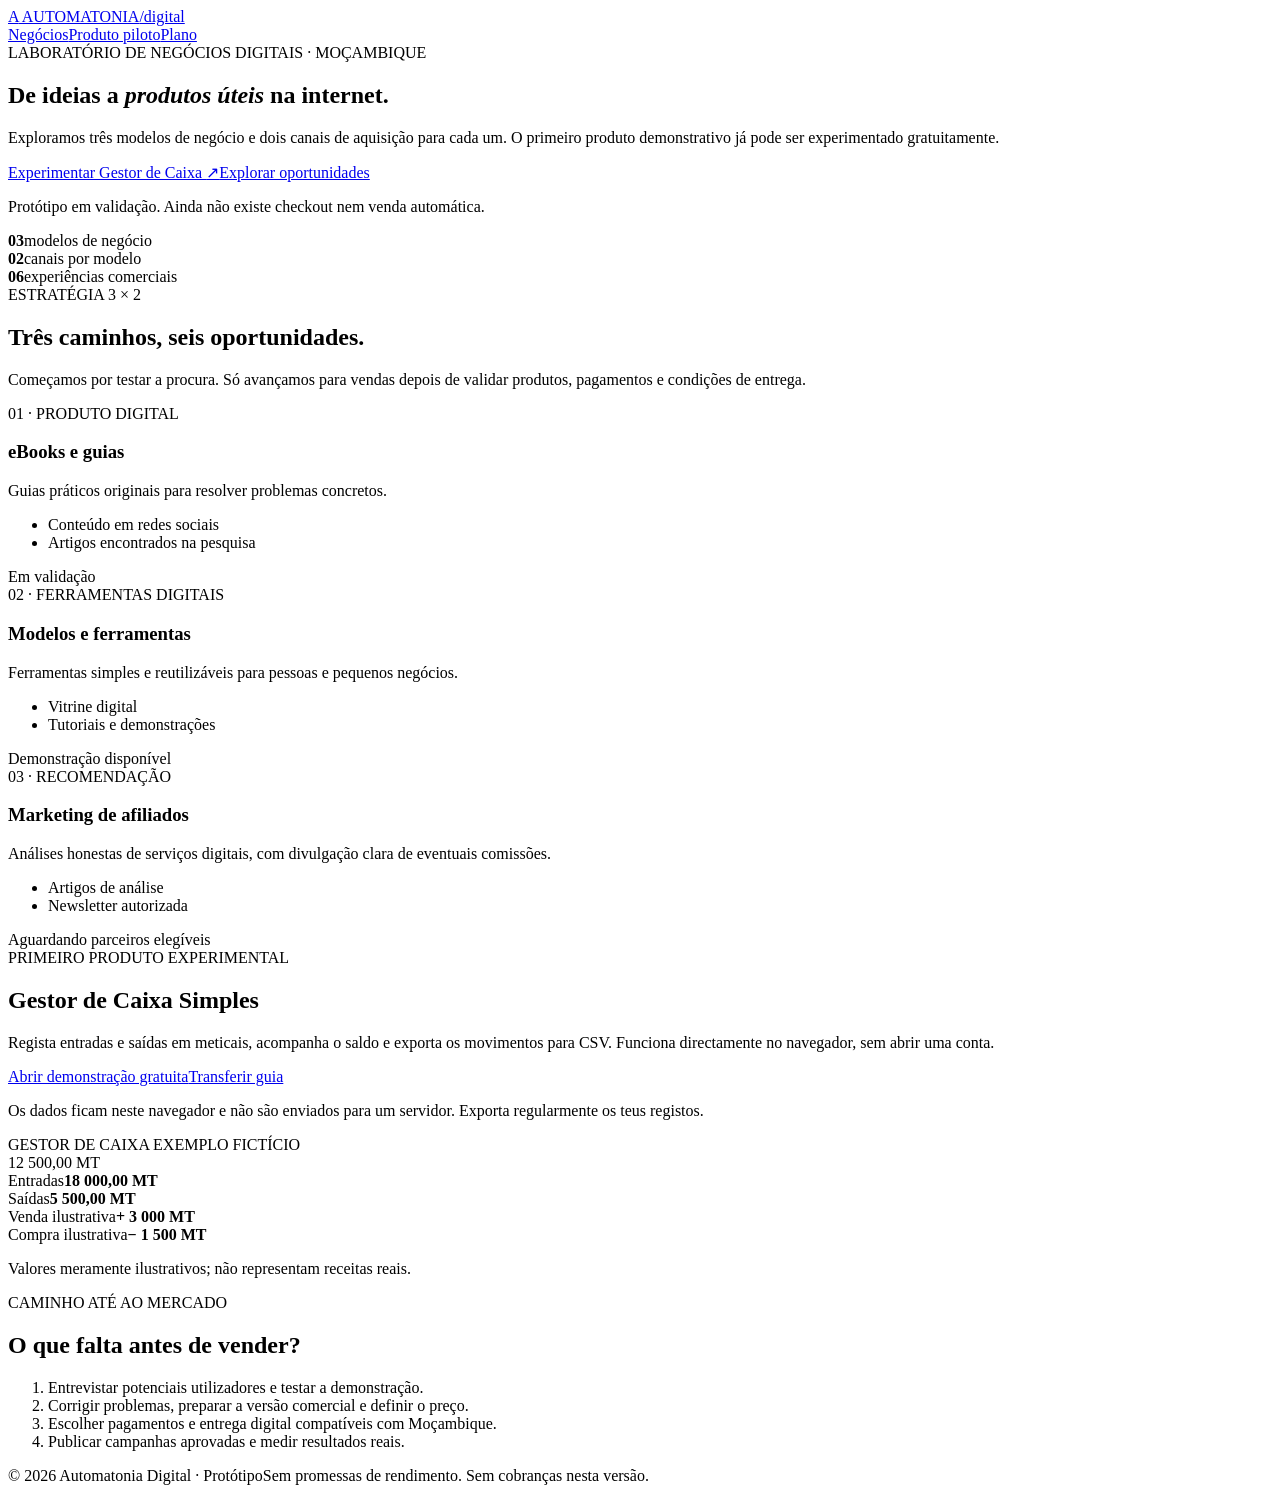
==== automatonia-digital/site/index.html @ 2a416912 "feat(automatonia): apresentar carteira de negocios digitais e produto piloto" ====
<!doctype html>
<html lang="pt-MZ">
<head>
  <meta charset="utf-8">
  <meta name="viewport" content="width=device-width,initial-scale=1">
  <meta name="description" content="Automatonia Digital: experiências de produtos e serviços digitais, ferramentas úteis e marketing transparente.">
  <title>Automatonia Digital — Ferramentas e negócios online</title>
  <link rel="stylesheet" href="styles.css">
</head>
<body>
  <header class="site-head"><a class="brand" href="index.html"><span class="brand-symbol">A</span> AUTOMATONIA<span class="brand-accent">/digital</span></a><nav aria-label="Navegação principal"><a href="#negocios">Negócios</a><a href="#produto">Produto piloto</a><a href="#proximos-passos">Plano</a></nav></header>
  <main>
    <section class="hero wrap"><div class="eyebrow">LABORATÓRIO DE NEGÓCIOS DIGITAIS · MOÇAMBIQUE</div><h1>De ideias a <em>produtos úteis</em> na internet.</h1><p>Exploramos três modelos de negócio e dois canais de aquisição para cada um. O primeiro produto demonstrativo já pode ser experimentado gratuitamente.</p><div class="hero-actions"><a class="btn primary" href="caixa.html">Experimentar Gestor de Caixa <span aria-hidden="true">↗</span></a><a class="btn secondary" href="#negocios">Explorar oportunidades</a></div><p class="fine">Protótipo em validação. Ainda não existe checkout nem venda automática.</p></section>
    <section class="wrap statline" aria-label="Estratégia"><div><strong>03</strong><span>modelos de negócio</span></div><div><strong>02</strong><span>canais por modelo</span></div><div><strong>06</strong><span>experiências comerciais</span></div></section>
    <section id="negocios" class="wrap section"><div class="section-head"><span class="eyebrow">ESTRATÉGIA 3 × 2</span><h2>Três caminhos, seis oportunidades.</h2><p>Começamos por testar a procura. Só avançamos para vendas depois de validar produtos, pagamentos e condições de entrega.</p></div>
      <div class="grid-three">
        <article class="offer"><span class="tag">01 · PRODUTO DIGITAL</span><h3>eBooks e guias</h3><p>Guias práticos originais para resolver problemas concretos.</p><ul><li>Conteúdo em redes sociais</li><li>Artigos encontrados na pesquisa</li></ul><span class="status">Em validação</span></article>
        <article class="offer featured"><span class="tag">02 · FERRAMENTAS DIGITAIS</span><h3>Modelos e ferramentas</h3><p>Ferramentas simples e reutilizáveis para pessoas e pequenos negócios.</p><ul><li>Vitrine digital</li><li>Tutoriais e demonstrações</li></ul><span class="status active">Demonstração disponível</span></article>
        <article class="offer"><span class="tag">03 · RECOMENDAÇÃO</span><h3>Marketing de afiliados</h3><p>Análises honestas de serviços digitais, com divulgação clara de eventuais comissões.</p><ul><li>Artigos de análise</li><li>Newsletter autorizada</li></ul><span class="status">Aguardando parceiros elegíveis</span></article>
      </div>
    </section>
    <section id="produto" class="product-band"><div class="wrap product-grid"><div><span class="eyebrow">PRIMEIRO PRODUTO EXPERIMENTAL</span><h2>Gestor de Caixa Simples</h2><p>Regista entradas e saídas em meticais, acompanha o saldo e exporta os movimentos para CSV. Funciona directamente no navegador, sem abrir uma conta.</p><div class="hero-actions"><a class="btn primary" href="caixa.html">Abrir demonstração gratuita</a><a class="btn secondary" href="guia-caixa.md" download>Transferir guia</a></div><p class="fine">Os dados ficam neste navegador e não são enviados para um servidor. Exporta regularmente os teus registos.</p></div><div class="demo-preview" aria-label="Pré-visualização ilustrativa da aplicação"><div class="preview-title">GESTOR DE CAIXA <span>EXEMPLO FICTÍCIO</span></div><div class="preview-balance">12 500,00 MT</div><div class="preview-columns"><div>Entradas<strong>18 000,00 MT</strong></div><div>Saídas<strong>5 500,00 MT</strong></div></div><div class="mini-row"><span>Venda ilustrativa</span><b>+ 3 000 MT</b></div><div class="mini-row"><span>Compra ilustrativa</span><b>− 1 500 MT</b></div><p class="fine">Valores meramente ilustrativos; não representam receitas reais.</p></div></div></section>
    <section id="proximos-passos" class="wrap section"><div class="section-head"><span class="eyebrow">CAMINHO ATÉ AO MERCADO</span><h2>O que falta antes de vender?</h2></div><ol class="steps"><li>Entrevistar potenciais utilizadores e testar a demonstração.</li><li>Corrigir problemas, preparar a versão comercial e definir o preço.</li><li>Escolher pagamentos e entrega digital compatíveis com Moçambique.</li><li>Publicar campanhas aprovadas e medir resultados reais.</li></ol></section>
  </main>
  <footer><div class="wrap foot"><span>© 2026 Automatonia Digital · Protótipo</span><span>Sem promessas de rendimento. Sem cobranças nesta versão.</span></div></footer>
</body>
</html>
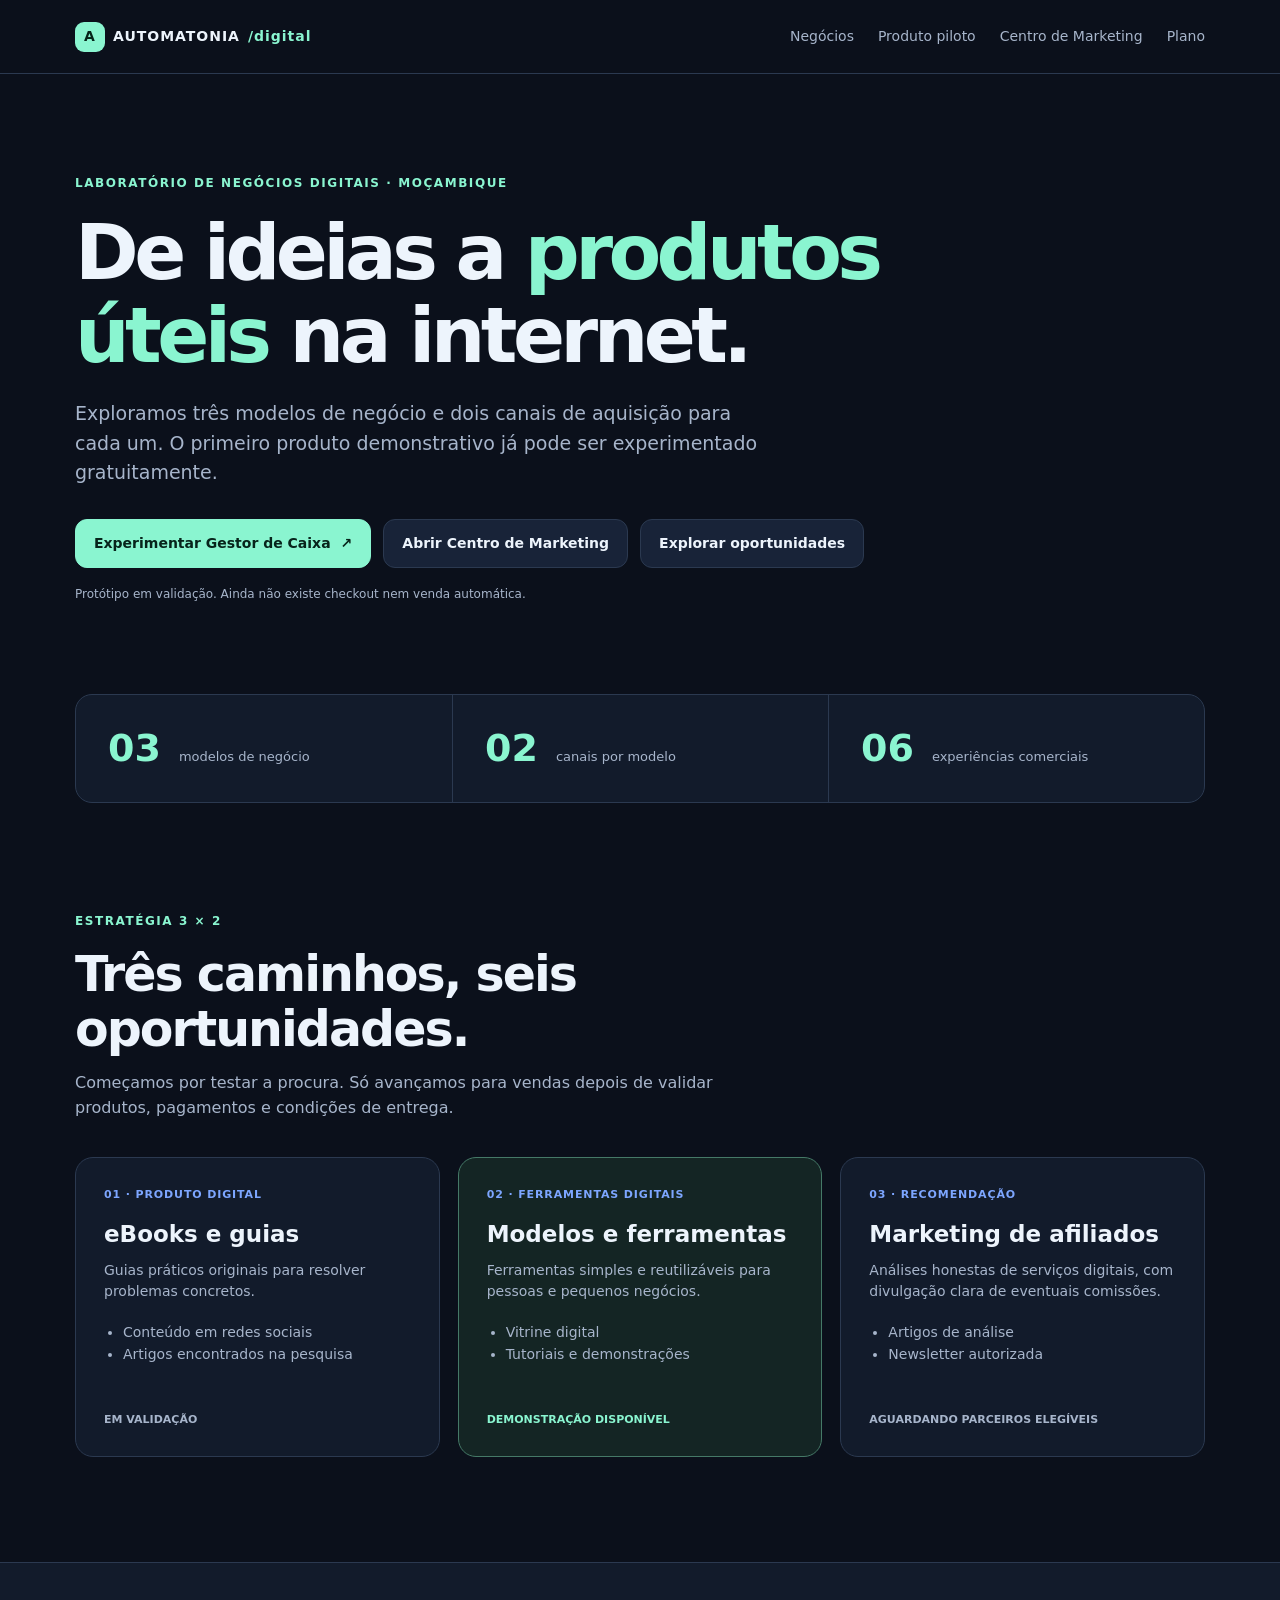
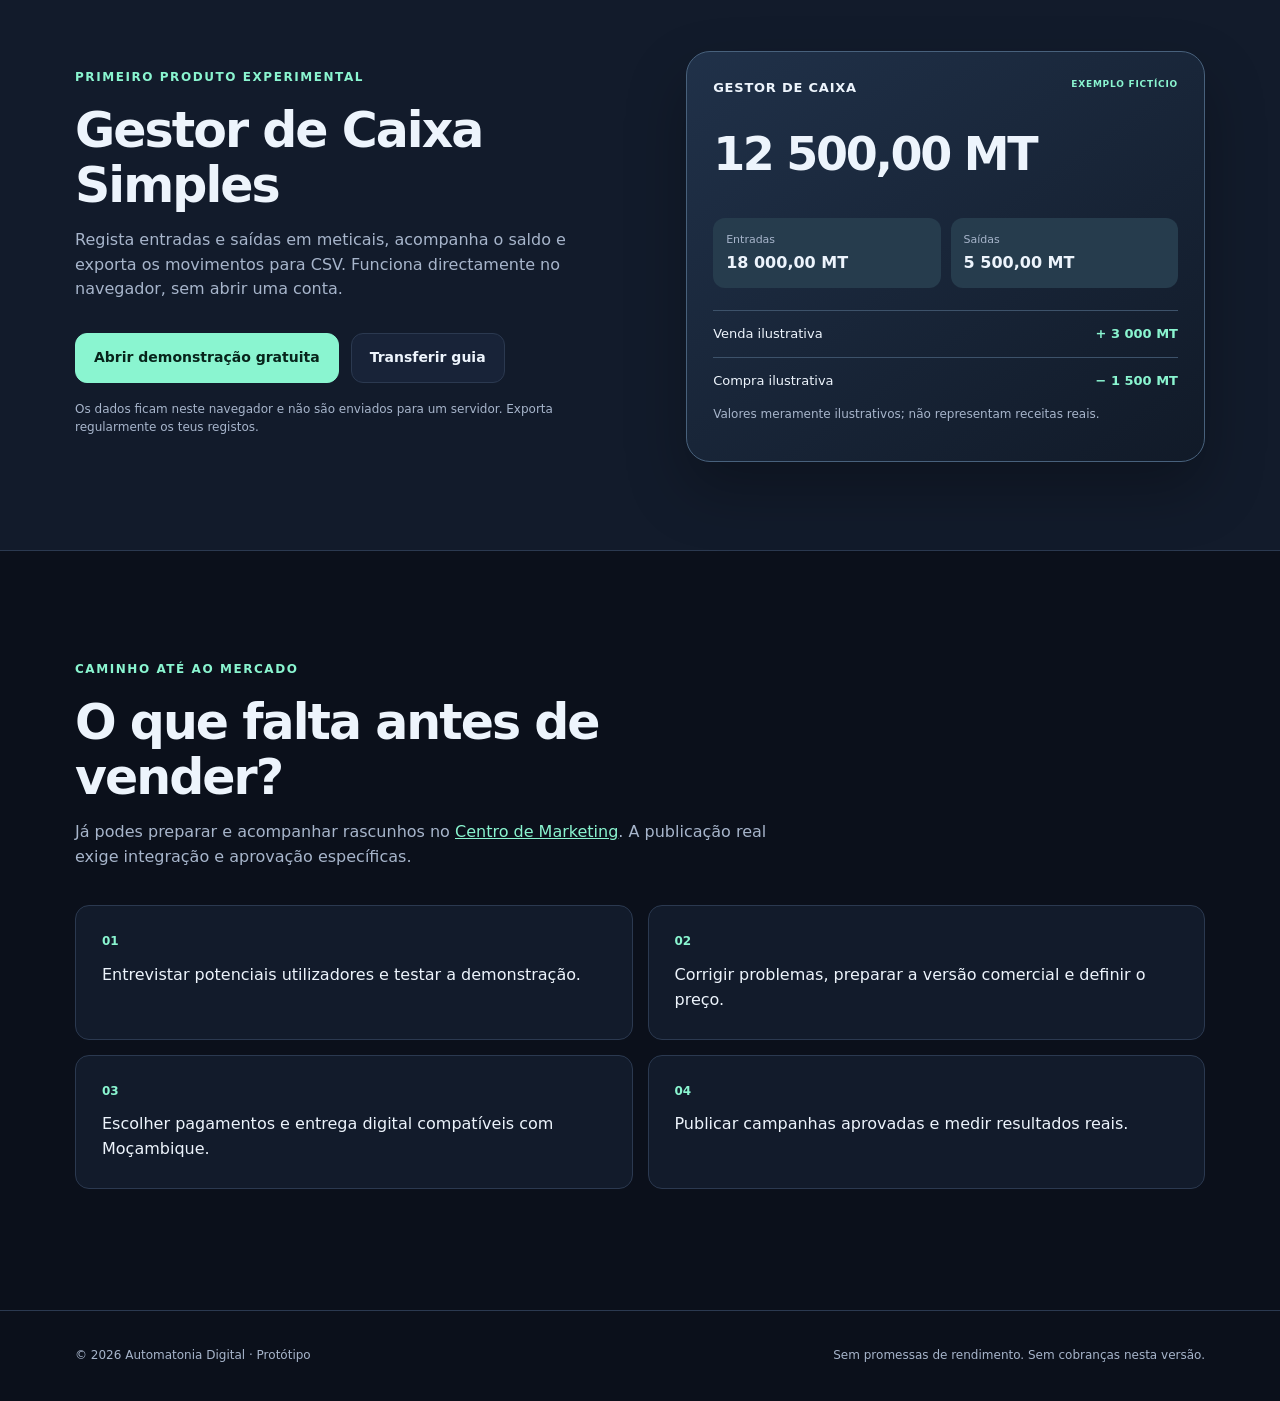
==== commit cf65073c: "feat(automatonia): ligar vitrine ao Centro de Marketing" ====
--- a/automatonia-digital/site/index.html
+++ b/automatonia-digital/site/index.html
@@ -8,9 +8,9 @@
   <link rel="stylesheet" href="styles.css">
 </head>
 <body>
-  <header class="site-head"><a class="brand" href="index.html"><span class="brand-symbol">A</span> AUTOMATONIA<span class="brand-accent">/digital</span></a><nav aria-label="Navegação principal"><a href="#negocios">Negócios</a><a href="#produto">Produto piloto</a><a href="#proximos-passos">Plano</a></nav></header>
+  <header class="site-head"><a class="brand" href="index.html"><span class="brand-symbol">A</span> AUTOMATONIA<span class="brand-accent">/digital</span></a><nav aria-label="Navegação principal"><a href="#negocios">Negócios</a><a href="#produto">Produto piloto</a><a href="marketing.html">Centro de Marketing</a><a href="#proximos-passos">Plano</a></nav></header>
   <main>
-    <section class="hero wrap"><div class="eyebrow">LABORATÓRIO DE NEGÓCIOS DIGITAIS · MOÇAMBIQUE</div><h1>De ideias a <em>produtos úteis</em> na internet.</h1><p>Exploramos três modelos de negócio e dois canais de aquisição para cada um. O primeiro produto demonstrativo já pode ser experimentado gratuitamente.</p><div class="hero-actions"><a class="btn primary" href="caixa.html">Experimentar Gestor de Caixa <span aria-hidden="true">↗</span></a><a class="btn secondary" href="#negocios">Explorar oportunidades</a></div><p class="fine">Protótipo em validação. Ainda não existe checkout nem venda automática.</p></section>
+    <section class="hero wrap"><div class="eyebrow">LABORATÓRIO DE NEGÓCIOS DIGITAIS · MOÇAMBIQUE</div><h1>De ideias a <em>produtos úteis</em> na internet.</h1><p>Exploramos três modelos de negócio e dois canais de aquisição para cada um. O primeiro produto demonstrativo já pode ser experimentado gratuitamente.</p><div class="hero-actions"><a class="btn primary" href="caixa.html">Experimentar Gestor de Caixa <span aria-hidden="true">↗</span></a><a class="btn secondary" href="marketing.html">Abrir Centro de Marketing</a><a class="btn secondary" href="#negocios">Explorar oportunidades</a></div><p class="fine">Protótipo em validação. Ainda não existe checkout nem venda automática.</p></section>
     <section class="wrap statline" aria-label="Estratégia"><div><strong>03</strong><span>modelos de negócio</span></div><div><strong>02</strong><span>canais por modelo</span></div><div><strong>06</strong><span>experiências comerciais</span></div></section>
     <section id="negocios" class="wrap section"><div class="section-head"><span class="eyebrow">ESTRATÉGIA 3 × 2</span><h2>Três caminhos, seis oportunidades.</h2><p>Começamos por testar a procura. Só avançamos para vendas depois de validar produtos, pagamentos e condições de entrega.</p></div>
       <div class="grid-three">
@@ -20,7 +20,7 @@
       </div>
     </section>
     <section id="produto" class="product-band"><div class="wrap product-grid"><div><span class="eyebrow">PRIMEIRO PRODUTO EXPERIMENTAL</span><h2>Gestor de Caixa Simples</h2><p>Regista entradas e saídas em meticais, acompanha o saldo e exporta os movimentos para CSV. Funciona directamente no navegador, sem abrir uma conta.</p><div class="hero-actions"><a class="btn primary" href="caixa.html">Abrir demonstração gratuita</a><a class="btn secondary" href="guia-caixa.md" download>Transferir guia</a></div><p class="fine">Os dados ficam neste navegador e não são enviados para um servidor. Exporta regularmente os teus registos.</p></div><div class="demo-preview" aria-label="Pré-visualização ilustrativa da aplicação"><div class="preview-title">GESTOR DE CAIXA <span>EXEMPLO FICTÍCIO</span></div><div class="preview-balance">12 500,00 MT</div><div class="preview-columns"><div>Entradas<strong>18 000,00 MT</strong></div><div>Saídas<strong>5 500,00 MT</strong></div></div><div class="mini-row"><span>Venda ilustrativa</span><b>+ 3 000 MT</b></div><div class="mini-row"><span>Compra ilustrativa</span><b>− 1 500 MT</b></div><p class="fine">Valores meramente ilustrativos; não representam receitas reais.</p></div></div></section>
-    <section id="proximos-passos" class="wrap section"><div class="section-head"><span class="eyebrow">CAMINHO ATÉ AO MERCADO</span><h2>O que falta antes de vender?</h2></div><ol class="steps"><li>Entrevistar potenciais utilizadores e testar a demonstração.</li><li>Corrigir problemas, preparar a versão comercial e definir o preço.</li><li>Escolher pagamentos e entrega digital compatíveis com Moçambique.</li><li>Publicar campanhas aprovadas e medir resultados reais.</li></ol></section>
+    <section id="proximos-passos" class="wrap section"><div class="section-head"><span class="eyebrow">CAMINHO ATÉ AO MERCADO</span><h2>O que falta antes de vender?</h2><p>Já podes preparar e acompanhar rascunhos no <a href="marketing.html" style="color:var(--accent);text-decoration:underline">Centro de Marketing</a>. A publicação real exige integração e aprovação específicas.</p></div><ol class="steps"><li>Entrevistar potenciais utilizadores e testar a demonstração.</li><li>Corrigir problemas, preparar a versão comercial e definir o preço.</li><li>Escolher pagamentos e entrega digital compatíveis com Moçambique.</li><li>Publicar campanhas aprovadas e medir resultados reais.</li></ol></section>
   </main>
   <footer><div class="wrap foot"><span>© 2026 Automatonia Digital · Protótipo</span><span>Sem promessas de rendimento. Sem cobranças nesta versão.</span></div></footer>
 </body>
--- a/automatonia-digital/site/styles.css
+++ b/automatonia-digital/site/styles.css
@@ -0,0 +1 @@
+:root{color-scheme:dark;--bg:#0b101b;--panel:#121b2b;--line:#2b3950;--text:#edf4fc;--muted:#a7b5cb;--accent:#8af5d0;--danger:#ffa6ac;font:16px/1.55 system-ui,-apple-system,Segoe UI,Roboto,sans-serif}*{box-sizing:border-box}html{scroll-behavior:smooth}body{margin:0;background:var(--bg);color:var(--text)}a{color:inherit;text-decoration:none}button,input,select{font:inherit}button{cursor:pointer}.wrap{width:min(1130px,calc(100% - 44px));margin:auto}.site-head{min-height:74px;border-bottom:1px solid var(--line);display:flex;justify-content:space-between;gap:24px;align-items:center;padding:14px max(22px,calc((100vw - 1130px)/2))}.brand{font-size:14px;font-weight:850;letter-spacing:.07em;display:flex;align-items:center;gap:8px;white-space:nowrap}.brand-symbol{display:inline-grid;place-items:center;background:var(--accent);color:#062419;width:30px;height:30px;border-radius:9px;font-weight:900}.brand-accent{color:var(--accent);font-weight:600}.site-head nav{display:flex;gap:24px;color:var(--muted);font-size:14px}.site-head a:hover{color:var(--accent)}.eyebrow{font-size:12px;letter-spacing:.13em;text-transform:uppercase;font-weight:800;color:var(--accent)}h1,h2,h3,p{margin-top:0}.hero{padding:100px 0 78px}.hero h1{font-size:clamp(44px,6vw,79px);letter-spacing:-.06em;line-height:1.08;max-width:880px;margin:19px 0 22px}.hero h1 em{font-style:normal;color:var(--accent)}.hero>p:not(.fine){max-width:700px;font-size:19px;color:var(--muted)}.hero-actions{display:flex;flex-wrap:wrap;gap:12px;margin:31px 0 17px}.btn{border-radius:12px;border:1px solid var(--line);padding:13px 18px;display:inline-flex;align-items:center;justify-content:center;gap:10px;font-size:14px;font-weight:750;min-height:46px}.btn.primary{color:#07241b;border-color:var(--accent);background:var(--accent)}.btn.secondary{background:#182338;color:var(--text)}.btn:hover{filter:brightness(1.1)}.btn:focus-visible,button:focus-visible,input:focus-visible,select:focus-visible,a:focus-visible{outline:3px solid #7da6ff;outline-offset:3px}.fine{font-size:12px;color:var(--muted)}.statline{display:grid;grid-template-columns:repeat(3,1fr);border:1px solid var(--line);border-radius:17px;overflow:hidden;background:var(--panel)}.statline>div{padding:24px 32px;display:flex;align-items:baseline;gap:18px}.statline>div+div{border-left:1px solid var(--line)}.statline strong{font-size:38px;color:var(--accent)}.statline span{font-size:13px;color:var(--muted)}.section{padding:105px 0}.section-head{max-width:700px;margin-bottom:36px}.section-head h2,.product-grid h2{font-size:clamp(30px,4vw,49px);letter-spacing:-.04em;line-height:1.13;margin:14px 0}.section-head p,.product-grid p{color:var(--muted)}.grid-three{display:grid;grid-template-columns:repeat(3,1fr);gap:18px}.offer{background:var(--panel);border:1px solid var(--line);padding:28px;border-radius:18px;display:flex;flex-direction:column;min-height:300px}.offer.featured{border-color:#457967;background:#142524}.tag{color:#7da6ff;font-size:11px;letter-spacing:.08em;font-weight:800}.offer h3{font-size:23px;line-height:1.15;margin:18px 0 12px}.offer p,.offer li{color:var(--muted);font-size:14px}.offer ul{padding-left:19px;margin:5px 0 23px}.offer .status{margin-top:auto;font-size:11px;text-transform:uppercase;font-weight:800;color:var(--muted)}.offer .status.active{color:var(--accent)}.product-band{background:#121b2b;border-block:1px solid var(--line)}.product-grid{padding:88px 0;display:grid;grid-template-columns:1fr .95fr;gap:65px;align-items:center}.demo-preview{background:linear-gradient(145deg,#203149,#111a28);border:1px solid #48617c;padding:26px;border-radius:24px;box-shadow:0 28px 60px #0004}.preview-title{display:flex;justify-content:space-between;gap:10px;font-size:13px;font-weight:850;letter-spacing:.06em}.preview-title span{font-size:9px;color:var(--accent)}.preview-balance{font-size:clamp(28px,4vw,46px);font-weight:850;margin:21px 0 27px;letter-spacing:-.05em}.preview-columns{display:grid;grid-template-columns:1fr 1fr;gap:10px;margin-bottom:22px}.preview-columns>div{background:#263c4d;border-radius:12px;padding:13px;font-size:11px;color:var(--muted)}.preview-columns strong{display:block;color:var(--text);font-size:16px;margin-top:3px}.mini-row{display:flex;justify-content:space-between;padding:13px 0;border-top:1px solid #3d526a;font-size:13px}.mini-row b{color:var(--accent)}.steps{list-style:none;counter-reset:step;padding:0;display:grid;grid-template-columns:repeat(2,1fr);gap:15px}.steps li{counter-increment:step;padding:26px;border:1px solid var(--line);background:var(--panel);border-radius:14px}.steps li:before{content:counter(step,decimal-leading-zero);display:block;font-size:12px;color:var(--accent);font-weight:900;margin-bottom:12px}footer{border-top:1px solid var(--line)}.foot{min-height:90px;display:flex;justify-content:space-between;align-items:center;flex-wrap:wrap;gap:10px;font-size:12px;color:var(--muted)}.tool-main{padding:65px 0 90px}.tool-title{font-size:clamp(32px,4.5vw,56px);letter-spacing:-.04em;line-height:1.13;margin:14px 0}.tool-lede{max-width:680px;color:var(--muted)}.notice{background:#1f2c3c;border-left:4px solid #7da6ff;border-radius:8px;padding:16px 18px;font-size:13px;color:#d6e3f5;margin:28px 0}.totals{display:grid;grid-template-columns:repeat(3,1fr);gap:14px;margin:26px 0}.total-box{background:var(--panel);border:1px solid var(--line);border-radius:14px;padding:22px}.total-box span{font-size:13px;color:var(--muted);display:block;margin-bottom:6px}.total-box strong{font-size:clamp(19px,2.6vw,31px);font-variant-numeric:tabular-nums}.total-box.positive strong{color:var(--accent)}.total-box.negative strong{color:var(--danger)}.work-grid{display:grid;grid-template-columns:minmax(260px,.84fr) minmax(360px,1.4fr);gap:20px}.panel{background:var(--panel);border:1px solid var(--line);border-radius:17px;padding:26px;min-width:0}.panel-heading h2{font-size:21px;margin:0}.panel-heading p{font-size:13px;color:var(--muted);margin:4px 0 21px}.panel label:not(.upload){display:block;font-size:13px;font-weight:750;margin:16px 0 7px}.panel input:not([type=file]),.panel select{display:block;width:100%;background:#0b1322;color:var(--text);border:1px solid #455872;border-radius:9px;padding:12px}.panel .full{width:100%;margin-top:24px}.error{color:var(--danger);font-size:13px;margin:10px 0}.tool-actions{display:flex;gap:9px;flex-wrap:wrap;margin-bottom:20px}.tool-actions .btn{font-size:12px;padding:9px 11px;min-height:39px}.entries{min-height:170px}.entry{display:grid;grid-template-columns:1fr auto auto;align-items:center;gap:12px;border-top:1px solid var(--line);padding:14px 0}.entry-main{min-width:0}.entry-title{overflow-wrap:anywhere;font-size:14px;font-weight:750}.entry-meta{font-size:12px;color:var(--muted)}.entry-amount{font-weight:800;white-space:nowrap;font-size:13px}.entry-amount.in{color:var(--accent)}.entry-amount.out{color:var(--danger)}.remove-entry{border:1px solid var(--line);background:transparent;color:var(--muted);border-radius:8px;padding:6px 9px}.remove-entry:hover{color:var(--danger);border-color:var(--danger)}.empty{color:var(--muted);font-size:14px}.text-danger{border:0;background:transparent;color:var(--danger);padding:14px 0 0;font-size:13px;font-weight:700;text-decoration:underline}.upload{cursor:pointer}.list-panel .fine{margin-top:16px}@media(max-width:760px){.site-head{flex-wrap:wrap}.site-head nav{gap:14px}.hero{padding:65px 0 55px}.statline{grid-template-columns:1fr}.statline>div+div{border-left:0;border-top:1px solid var(--line)}.grid-three,.product-grid,.steps,.work-grid{grid-template-columns:1fr}.product-grid{gap:28px}.section{padding:70px 0}.totals{grid-template-columns:1fr}.entry{grid-template-columns:1fr auto}.entry .remove-entry{grid-column:2;justify-self:end}.tool-main{padding-top:35px}}@media(prefers-reduced-motion:reduce){html{scroll-behavior:auto}}
